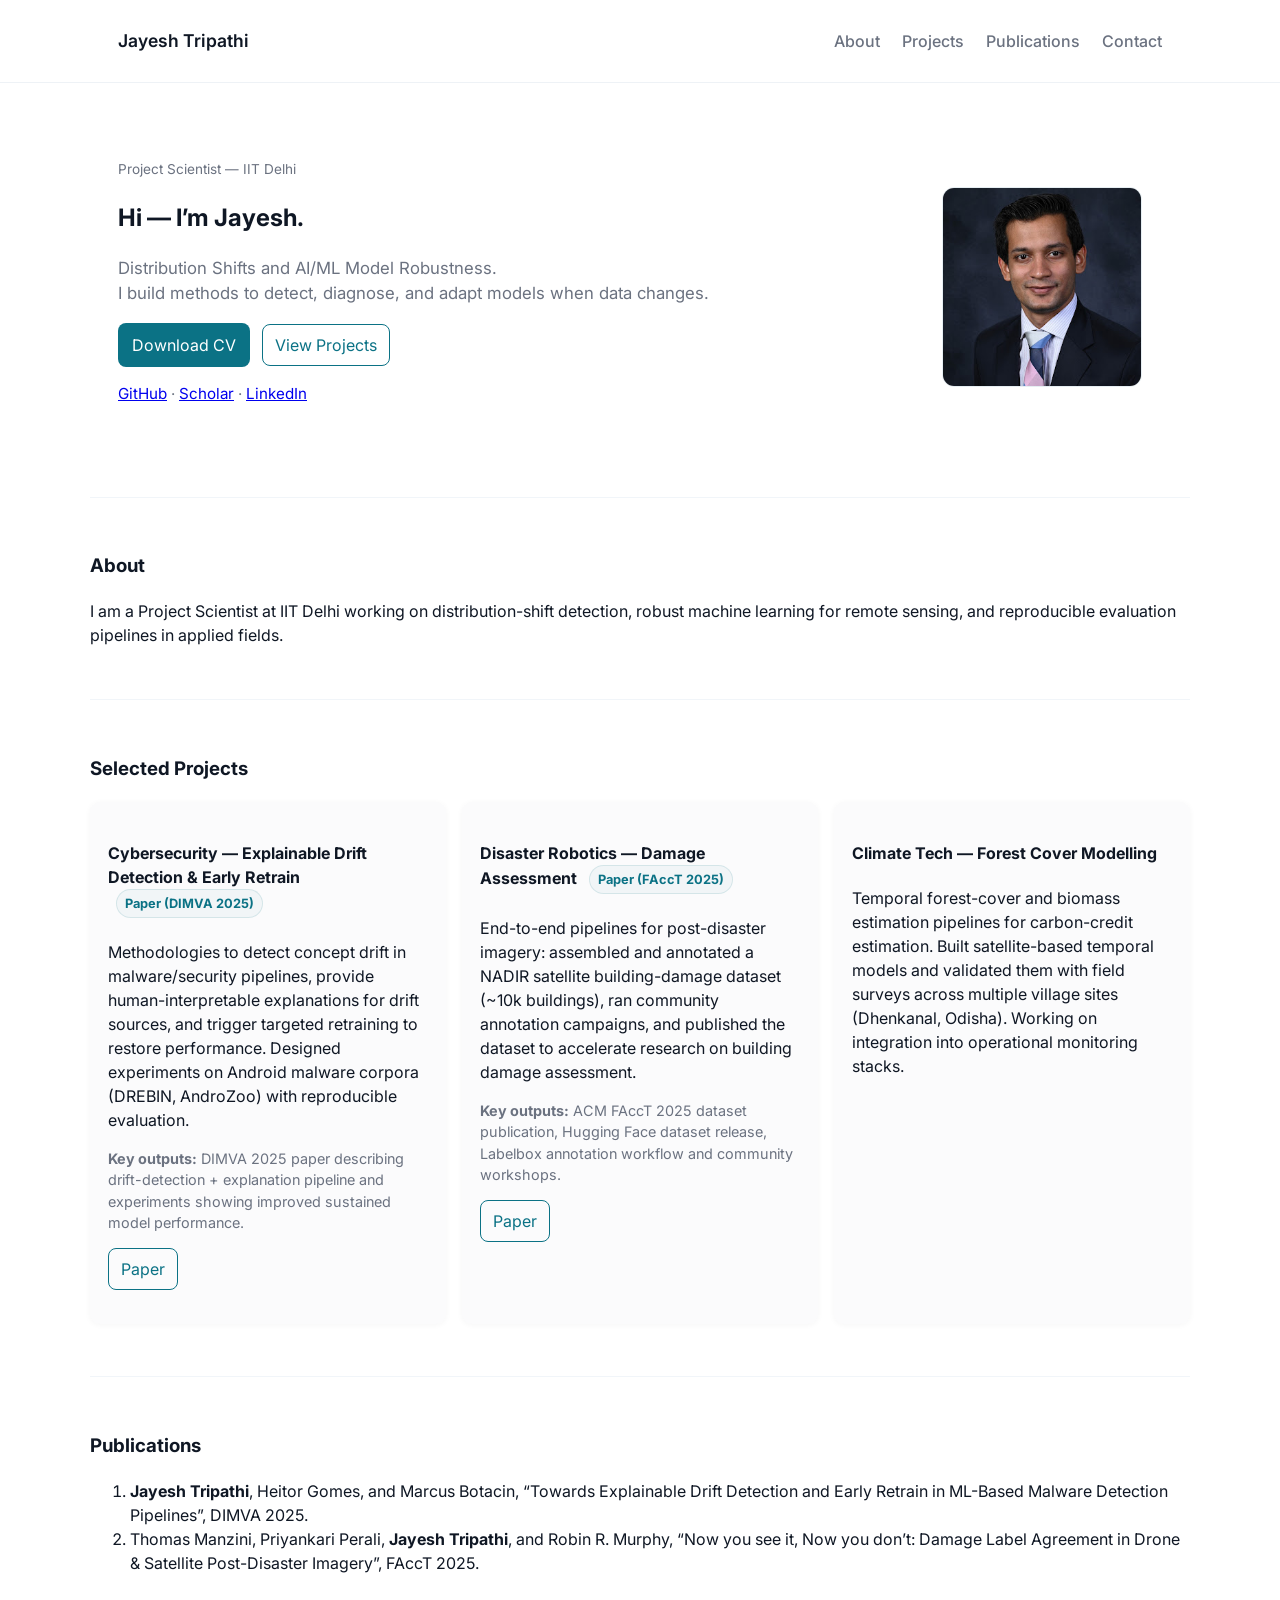
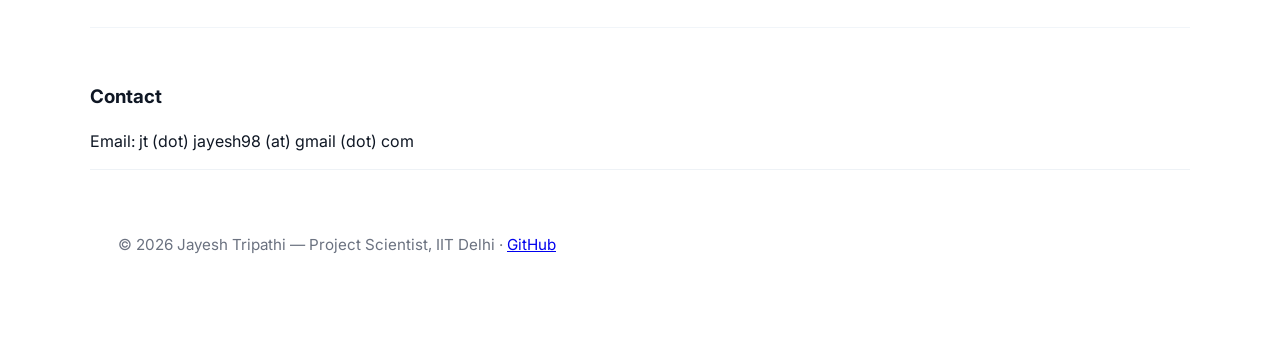
==== docs/index.html @ e1067473 "Move site files to /docs for Pages" ====
<!-- index.html -->
<!doctype html>
<html lang="en">
<head>
  <meta charset="utf-8" />
  <meta name="viewport" content="width=device-width,initial-scale=1" />
  <title>Jayesh Tripathi — Distribution Shifts & AI Robustness</title>
  <meta name="description" content="Jayesh Tripathi — Project Scientist at IIT Delhi. Research on distribution shifts, remote sensing and robust ML systems. Portfolio, publications, and contact." />
  <meta name="theme-color" content="#0b7285">
  <link rel="icon" href="/assets/favicon.ico">
  <link rel="preconnect" href="https://fonts.googleapis.com">
  <link href="https://fonts.googleapis.com/css2?family=Inter:wght@300;400;600;700&display=swap" rel="stylesheet">
  <link rel="stylesheet" href="style.css">
</head>
<body>
  <header class="site-header" role="banner">
    <div class="container">
      <h1 class="logo">Jayesh Tripathi</h1>
      <nav class="nav" role="navigation" aria-label="Main navigation">
        <a href="#about">About</a>
        <a href="#projects">Projects</a>
        <a href="#publications">Publications</a>
        <a href="#contact">Contact</a>
      </nav>
    </div>
  </header>

  <main>
    <section id="hero" class="hero" aria-label="Introduction">
      <div class="container hero-grid">
        <div>
          <p class="eyebrow">Project Scientist — IIT Delhi</p>
          <h2>Hi — I’m Jayesh.</h2>
          <p class="lead">Distribution Shifts and AI/ML Model Robustness. <br> I build methods to detect, diagnose, and adapt models when data changes.</p>
          <p>
            <a class="btn" href="assets/JayeshTripathi_CV.pdf" download>Download CV</a>
            <a class="btn btn-outline" href="#projects">View Projects</a>
          </p>
          <p class="meta-links">
            <a href="https://github.com/jtjayesh98" aria-label="GitHub">GitHub</a> ·
            <a href="https://scholar.google.com/citations?user=id7UeTkAAAAJ&hl=en" aria-label="Google Scholar">Scholar</a> ·
            <a href="https://www.linkedin.com/in/jayesh-tripathi/" aria-label="LinkedIn">LinkedIn</a>
          </p>
        </div>
        <div class="headshot" aria-hidden="false">
          <img src="assets/headshot.jpg" alt="Headshot of Jayesh Tripathi">
        </div>
      </div>
    </section>

    <section id="about" class="container about" aria-label="About">
      <h3>About</h3>
      <p>I am a Project Scientist at IIT Delhi working on distribution-shift detection, robust machine learning for remote sensing, and reproducible evaluation pipelines in applied fields.</p>
    </section>

    <!-- Projects: descriptions built from your CV (papers, datasets, and project work). -->
    <section id="projects" class="container projects" aria-label="Projects">
      <h3>Selected Projects</h3>
      <ul class="cards">

        <!-- Cybersecurity -->
        <li class="card">
          <h4>Cybersecurity — Explainable Drift Detection & Early Retrain
            <span class="status-badge">Paper (DIMVA 2025)</span>
          </h4>
          <p>
            Methodologies to detect concept drift in malware/security pipelines, provide human-interpretable explanations for drift sources, and trigger targeted retraining to restore performance. Designed experiments on Android malware corpora (DREBIN, AndroZoo) with reproducible evaluation.
          </p>
          <p class="small">
            <strong>Key outputs:</strong> DIMVA 2025 paper describing drift-detection + explanation pipeline and experiments showing improved sustained model performance.
          </p>
          <p style="margin-top:10px"><a href="https://link.springer.com/chapter/10.1007/978-3-031-97623-0_1" class="btn-outline">Paper</a></p>
        </li>

        <!-- Disaster Robotics / Damage Assessment -->
        <li class="card">
          <h4>Disaster Robotics — Damage Assessment
            <span class="status-badge">Paper (FAccT 2025)</span>
          </h4>
          <p>
            End-to-end pipelines for post-disaster imagery: assembled and annotated a NADIR satellite building-damage dataset (~10k buildings), ran community annotation campaigns, and published the dataset to accelerate research on building damage assessment.
          </p>
          <p class="small">
            <strong>Key outputs:</strong> ACM FAccT 2025 dataset publication, Hugging Face dataset release, Labelbox annotation workflow and community workshops.
          </p>
          <p style="margin-top:10px"><a href="https://dl.acm.org/doi/full/10.1145/3715275.3732135" class="btn-outline">Paper</a></p>
        </li>

        <!-- Climate Tech / Forest Cover -->
        <li class="card">
          <h4>Climate Tech — Forest Cover Modelling
          </h4>
          <p>
            Temporal forest-cover and biomass estimation pipelines for carbon-credit estimation. Built satellite-based temporal models and validated them with field surveys across multiple village sites (Dhenkanal, Odisha). Working on integration into operational monitoring stacks.
          </p>
        </li>

      </ul>

    </section>

    <section id="publications" class="container publications" aria-label="Publications">
      <h3>Publications</h3>
      <ol>
        <li><b>Jayesh Tripathi</b>, Heitor Gomes, and Marcus Botacin, “Towards Explainable Drift Detection and Early Retrain in ML-Based Malware Detection Pipelines”, DIMVA 2025.</li>
        <li>Thomas Manzini, Priyankari Perali, <b>Jayesh Tripathi</b>, and Robin R. Murphy, “Now you see it, Now you don’t: Damage Label Agreement in Drone & Satellite Post-Disaster Imagery”, FAccT 2025.</li>
      </ol>
    </section>

    <section id="contact" class="container contact" aria-label="Contact">
      <h3>Contact</h3>
      <p>Email: jt (dot) jayesh98 (at) gmail (dot) com</a></p>

  <footer class="site-footer" role="contentinfo">
    <div class="container">
      <p>© <span id="year"></span> Jayesh Tripathi — Project Scientist, IIT Delhi · <a href="https://github.com/jtjayesh98">GitHub</a></p>
    </div>
  </footer>

  <script src="script.js"></script>
</body>
</html>
---- docs/style.css ----
/* styles.css */
:root{
  --max-width:1100px;
  --accent:#0b7285;
  --muted:#6b7280;
  --bg:#ffffff;
  --card:#fbfbfc;
  --radius:10px;
  font-family: "Inter", system-ui, -apple-system, "Segoe UI", Roboto, "Helvetica Neue", Arial;
}
*{box-sizing:border-box}
body{margin:0;background:var(--bg);color:#0f1724;line-height:1.5}
.container{max-width:var(--max-width);margin:0 auto;padding:28px}
.site-header{border-bottom:1px solid #eef2f6;background:#fff;position:sticky;top:0;z-index:30}
.site-header .container{display:flex;align-items:center;justify-content:space-between}
.logo{margin:0;font-size:1.1rem;font-weight:600}
.nav a{margin-left:18px;text-decoration:none;color:var(--muted);font-weight:500}
.eyebrow{font-size:0.85rem;color:var(--muted);margin:0 0 6px}
.hero{padding:48px 0}
.hero-grid{display:grid;grid-template-columns:1fr 220px;gap:28px;align-items:center}
.lead{color:var(--muted);font-size:1.05rem}
.headshot img{width:200px;height:200px;object-fit:cover;border-radius:12px;border:1px solid #e6eef2}
.btn{display:inline-block;padding:10px 14px;border-radius:8px;background:var(--accent);color:#fff;text-decoration:none;margin-right:8px}
.btn-outline{display:inline-block;padding:8px 12px;border-radius:8px;background:transparent;color:var(--accent);border:1px solid var(--accent);text-decoration:none}
.meta-links{margin-top:10px;color:var(--muted);font-size:0.95rem}
.about, .projects, .publications, .contact{padding:36px 0;border-top:1px solid #f1f5f9}
.cards{list-style:none;padding:0;display:flex;gap:16px;flex-wrap:wrap}
.card{background:var(--card);padding:18px;border-radius:10px;flex:1;min-width:260px;box-shadow:0 1px 6px rgba(15,23,36,0.04)}
.small{color:var(--muted);font-size:0.9rem;margin-top:8px}
.status-badge{display:inline-block;padding:4px 8px;border-radius:999px;font-size:0.8rem;border:1px solid rgba(11,114,133,0.12);color:var(--accent);background:rgba(11,114,133,0.04);margin-left:8px}
.site-footer{padding:20px 0;border-top:1px solid #eef2f6;color:var(--muted);font-size:0.95rem}
label{display:block;margin:8px 0}
input,textarea{width:100%;padding:10px;border-radius:8px;border:1px solid #e6eef2}
button.btn{border:none;cursor:pointer}
@media (max-width:900px){
  .hero-grid{grid-template-columns:1fr; text-align:center}
  .headshot img{margin:0 auto}
  .nav{display:none}
}

/* small utilities */
.muted { color: var(--muted); }
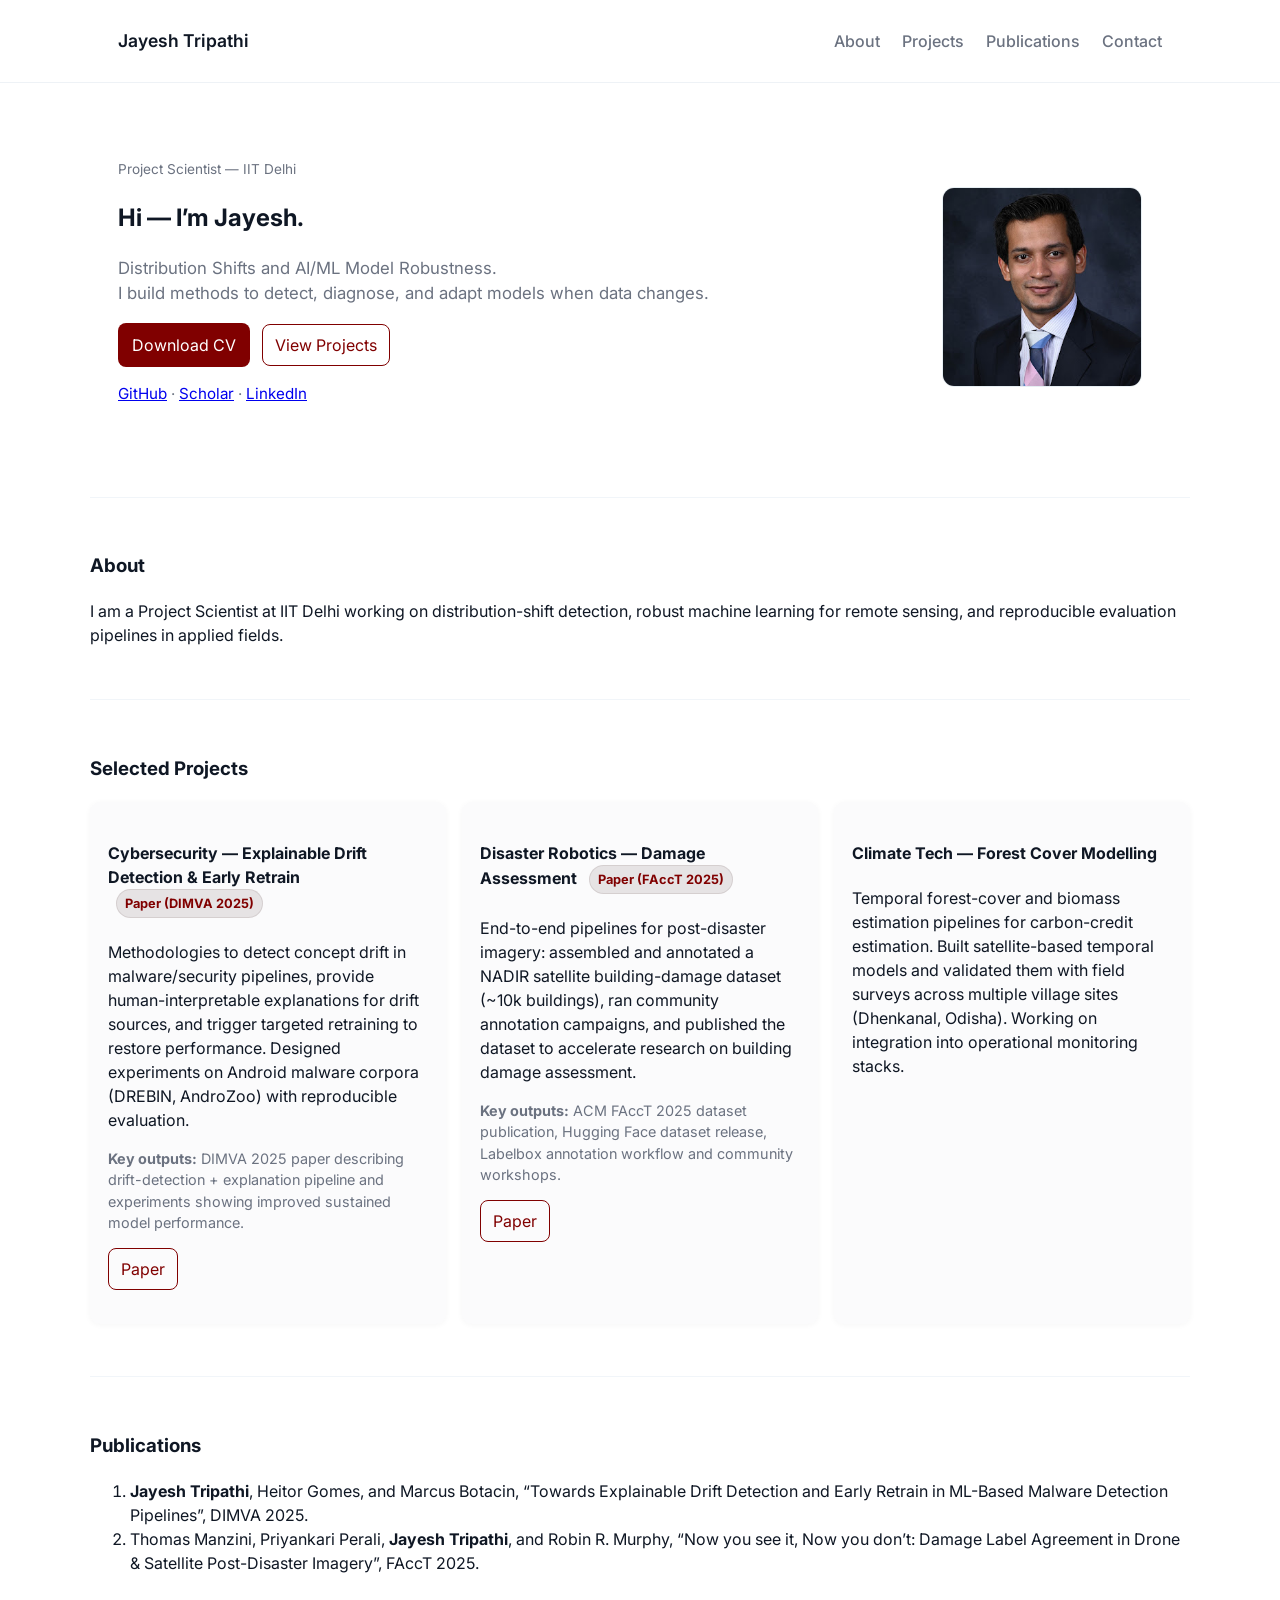
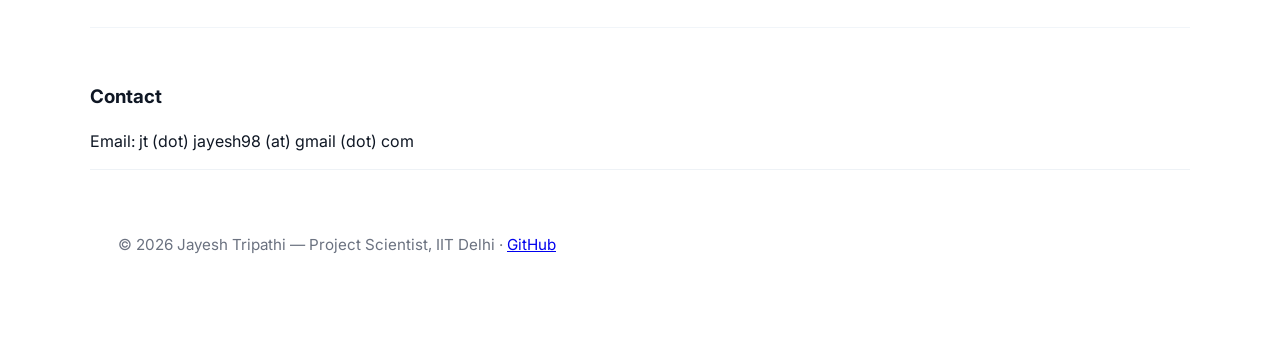
==== commit fa078b00: "Theme Change" ====
--- a/docs/index.html
+++ b/docs/index.html
@@ -6,7 +6,7 @@
   <meta name="viewport" content="width=device-width,initial-scale=1" />
   <title>Jayesh Tripathi — Distribution Shifts & AI Robustness</title>
   <meta name="description" content="Jayesh Tripathi — Project Scientist at IIT Delhi. Research on distribution shifts, remote sensing and robust ML systems. Portfolio, publications, and contact." />
-  <meta name="theme-color" content="#0b7285">
+  <meta name="theme-color" content="#800000">
   <link rel="icon" href="/assets/favicon.ico">
   <link rel="preconnect" href="https://fonts.googleapis.com">
   <link href="https://fonts.googleapis.com/css2?family=Inter:wght@300;400;600;700&display=swap" rel="stylesheet">
@@ -61,7 +61,7 @@
         <!-- Cybersecurity -->
         <li class="card">
           <h4>Cybersecurity — Explainable Drift Detection & Early Retrain
-            <span class="status-badge">Paper (DIMVA 2025)</span>
+          <span class="status-badge">Paper (DIMVA 2025)</span>
           </h4>
           <p>
             Methodologies to detect concept drift in malware/security pipelines, provide human-interpretable explanations for drift sources, and trigger targeted retraining to restore performance. Designed experiments on Android malware corpora (DREBIN, AndroZoo) with reproducible evaluation.
--- a/docs/style.css
+++ b/docs/style.css
@@ -1,7 +1,7 @@
 /* styles.css */
 :root{
   --max-width:1100px;
-  --accent:#0b7285;
+  --accent:#800000;
   --muted:#6b7280;
   --bg:#ffffff;
   --card:#fbfbfc;
@@ -27,7 +27,7 @@
 .cards{list-style:none;padding:0;display:flex;gap:16px;flex-wrap:wrap}
 .card{background:var(--card);padding:18px;border-radius:10px;flex:1;min-width:260px;box-shadow:0 1px 6px rgba(15,23,36,0.04)}
 .small{color:var(--muted);font-size:0.9rem;margin-top:8px}
-.status-badge{display:inline-block;padding:4px 8px;border-radius:999px;font-size:0.8rem;border:1px solid rgba(11,114,133,0.12);color:var(--accent);background:rgba(11,114,133,0.04);margin-left:8px}
+.status-badge{display:inline-block;padding:4px 8px;border-radius:999px;font-size:0.8rem;border:1px solid rgba(80, 61, 61, 0.12);color:var(--accent);background:rgba(80, 61, 61, 0.12);margin-left:8px}
 .site-footer{padding:20px 0;border-top:1px solid #eef2f6;color:var(--muted);font-size:0.95rem}
 label{display:block;margin:8px 0}
 input,textarea{width:100%;padding:10px;border-radius:8px;border:1px solid #e6eef2}
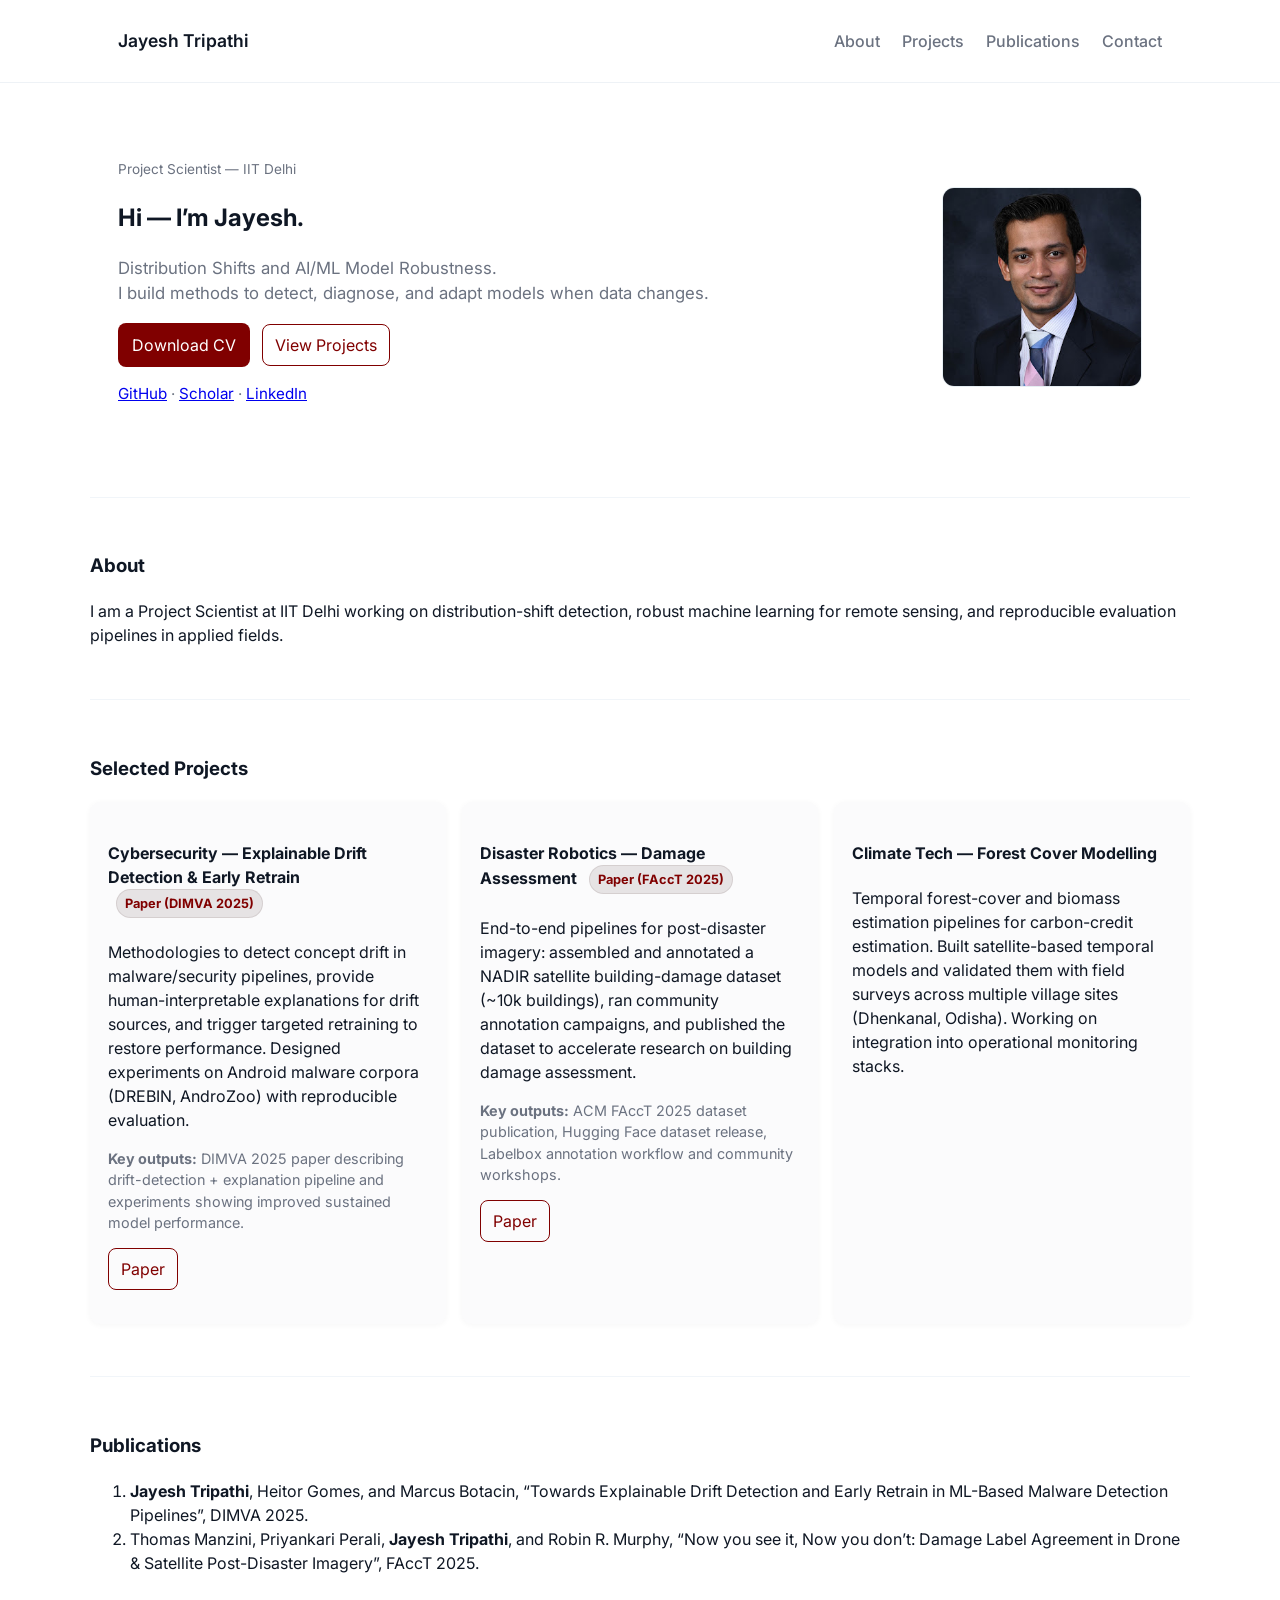
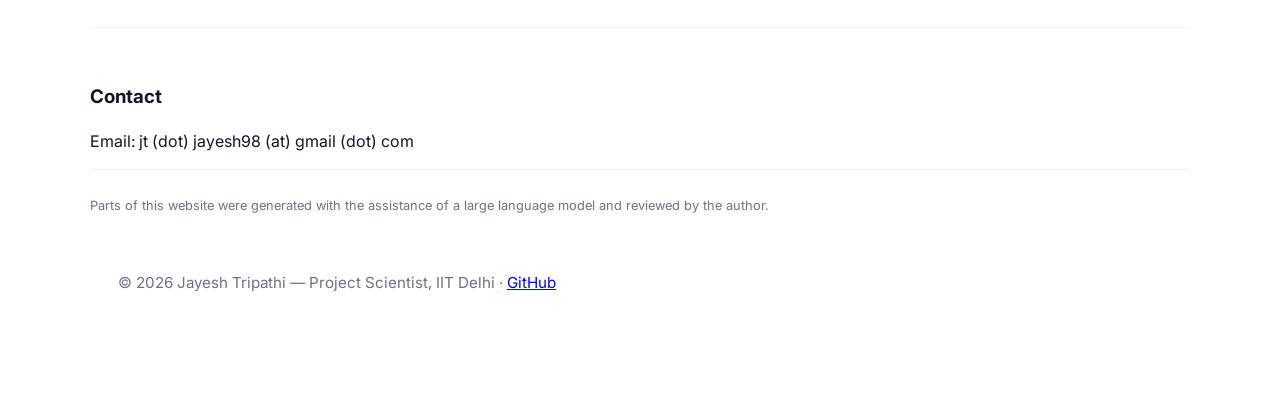
==== commit 78920475: "LLM Disclaimer" ====
--- a/docs/index.html
+++ b/docs/index.html
@@ -110,8 +110,11 @@
     <section id="contact" class="container contact" aria-label="Contact">
       <h3>Contact</h3>
       <p>Email: jt (dot) jayesh98 (at) gmail (dot) com</a></p>
-
+    
   <footer class="site-footer" role="contentinfo">
+  <p class="llm-disclaimer">
+      Parts of this website were generated with the assistance of a large language model and reviewed by the author.
+    </p>
     <div class="container">
       <p>© <span id="year"></span> Jayesh Tripathi — Project Scientist, IIT Delhi · <a href="https://github.com/jtjayesh98">GitHub</a></p>
     </div>
--- a/docs/style.css
+++ b/docs/style.css
@@ -40,3 +40,10 @@
 
 /* small utilities */
 .muted { color: var(--muted); }
+
+.llm-disclaimer {
+  margin-top: 6px;
+  font-size: 0.8rem;
+  color: var(--muted);
+}
+
